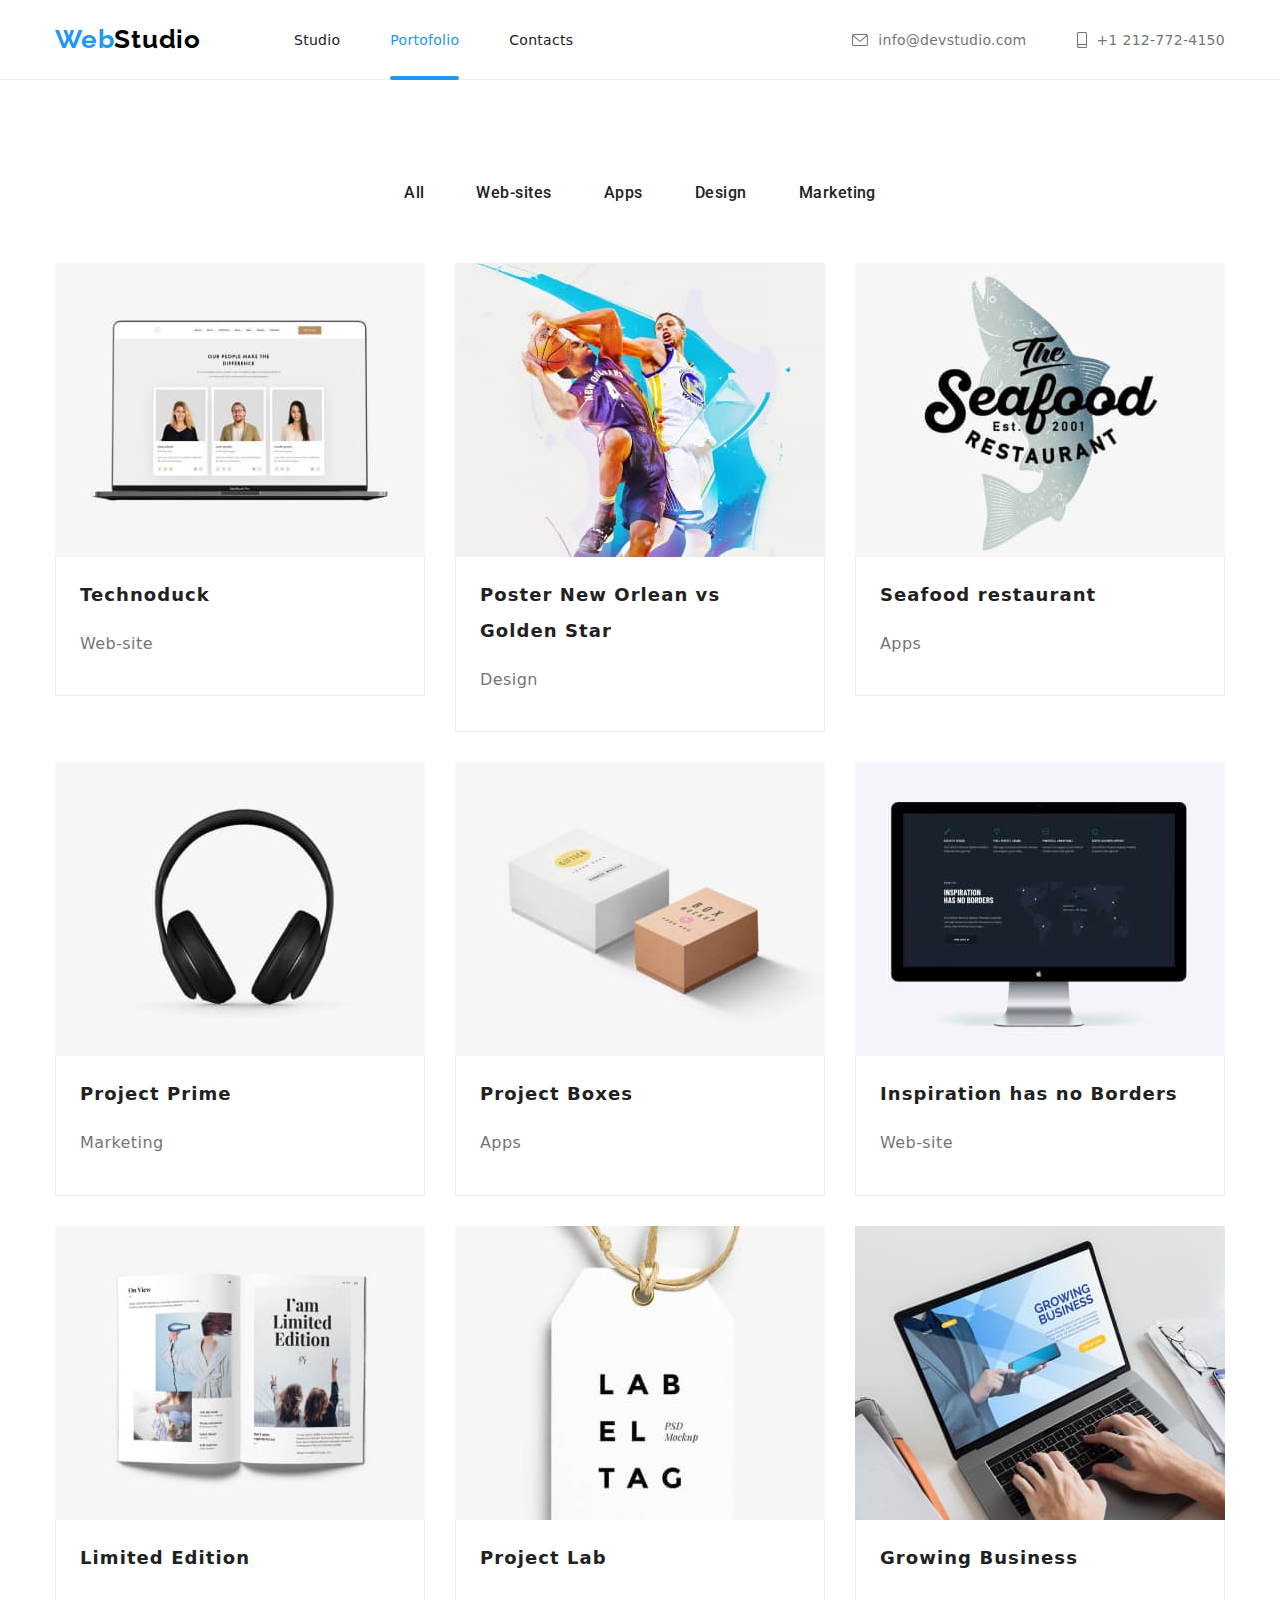
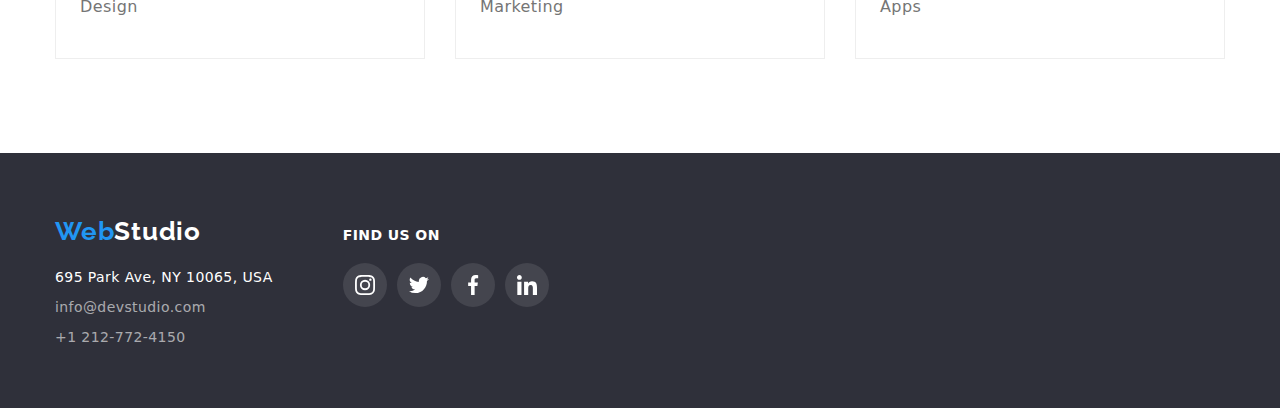
==== portofolio.html @ 288d1dd6 "Clone of hw5 to 6" ====
<!DOCTYPE html>
<html lang="en">
  <head>
    <meta charset="UTF-8" />
    <meta name="viewport" content="width=device-width, initial-scale=1.0">
    <title>WebStudio</title>
    <link rel="stylesheet" href="css/styles.css" />
    <link rel="preconnect" href="https://fonts.googleapis.com" />
    <link rel="preconnect" href="https://fonts.gstatic.com" crossorigin />
    <link
      href="https://fonts.googleapis.com/css2?family=Raleway:wght@700&family=Roboto:wght@400;500;700;900&display=swap"
      rel="stylesheet"
    />
    <link
      rel="stylesheet"
      href="https://cdnjs.cloudflare.com/ajax/libs/modern-normalize/1.0.0/modern-normalize.min.css"
    />
  </head>
  <body>
<!--Header-->
  <header>
    <div class="container">
      <!--navigation-->
      <nav class="navigation">
        <a class="logo" href="index.html" lang="en">Web<span class="logo-studio-black">Studio</span></a>
        <ul class="navigation-list">
          <li>
            <a class="link" href="./index.html">Studio</a>
          </li>
          <li>
            <a class="link current" href="./portofolio.html">Portofolio</a>
          </li>
          <li>
            <a class="link" href="./contacts">Contacts</a>
          </li>
        </ul>
      </nav>
      <!--header contacts-->
      <ul class="header-contacts-list ">
        <li>
          <a class="contact" href="mailto:info@devstudio.com">
            <svg class="header-icon" width="16" height="12">
              <use href="./images/contacts-icon.svg#icon-mail"></use>
            </svg>
            info@devstudio.com
          </a>
        </li>
        <li>
          <a class="contact" href="tel:+12127724150">
            <svg class="header-icon" width="10" height="16">
              <use href="./images/contacts-icon.svg#icon-phone"></use>
            </svg>
            +1 212-772-4150
          </a>
        </li>
      </ul>
    </div>
  </header>

    <main>
<section class="exemples section">
  <div class="exemples-container container">
    <h1 class="hidden-title">Our job</h1>
    <ul class="filter-buttons">
          <li><button>All</button></li>
          <li><button>Web-sites</button></li>
          <li><button>Apps</button></li>
          <li><button>Design</button></li>
          <li><button>Marketing</button></li>
        </ul>

        <h2 class="hidden-title">Our Work</h2>

        <ul class="example-gallery">
          <li>
            <a class="link" href="#">
              <div class="overlay-box">
              <img
                src="./images/pportofolio/technoduck.jpg"
                width="370"
                height="294"
                alt="Image sample"/>
                <p class="overlay-text">Technoduck is a state-of-the-art coronavirus distribution platform. Companies use this platform for digital espionage and attacks on competitors' secure servers.
                </p>
                </div>
              <div class="example-content">
              <h3>Technoduck</h3>
              <p class="example-text">Web-site</p>
              </div>
            </a>
          </li>
          <li>
            <a class="link" href="#">
              <div class="overlay-box">
              <img
                src="./images/pportofolio/allstars.jpg"
                width="370"
                height="294"
                alt="Image sample"/>
                <p class="overlay-text">Technoduck is a state-of-the-art coronavirus distribution platform. Companies use this platform for digital espionage and attacks on competitors' secure servers.
                </p>
              </div>
              <div class="example-content">
              <h3>Poster New Orlean vs Golden Star</h3>
              <p class="example-text">Design</p>
              </div>
            </a>
          </li>
          <li>
            <a class="link" href="#">
              <div class="overlay-box">
              <img
                src="./images/pportofolio/restaurants.jpg"
                width="370"
                height="294"
                alt="Image sample"/>
                <p class="overlay-text">Technoduck is a state-of-the-art coronavirus distribution platform. Companies use this platform for digital espionage and attacks on competitors' secure servers.
                </p>
                </div>
              <div class="example-content">
              <h3>Seafood restaurant</h3>
              <p class="example-text">Apps</p>
              </div>
            </a>
          </li>
          <li>
            <a class="link" href="#">
              <div class="overlay-box">
              <img
                src="./images/pportofolio/headphones.jpg"
                width="370"
                height="294"
                alt="Image sample"/>
                <p class="overlay-text">Technoduck is a state-of-the-art coronavirus distribution platform. Companies use this platform for digital espionage and attacks on competitors' secure servers.
                </p>
                </div>
                <div class="example-content">
              <h3>Project Prime</h3>
              <p class="example-text">Marketing</p>
              </div>
            </a>
          </li>
          <li>
            <a class="link" href="#">
              <div class="overlay-box">
              <img
                src="./images/pportofolio/boxes.jpg"
                width="370"
                height="294"
                alt="Image sample"/>
                <p class="overlay-text">Technoduck is a state-of-the-art coronavirus distribution platform. Companies use this platform for digital espionage and attacks on competitors' secure servers.
                </p>
                </div>
                <div class="example-content">
              <h3>Project Boxes</h3>
              <p class="example-text">Apps</p>
              </div>
            </a>
          </li>
          <li>
            <a class="link" href="#">
              <div class="overlay-box">
              <img
                src="./images/pportofolio/inspiration.jpg"
                width="370"
                height="294"
                alt="Image sample"/>
                <p class="overlay-text">Technoduck is a state-of-the-art coronavirus distribution platform. Companies use this platform for digital espionage and attacks on competitors' secure servers.
                </p>
                </div>
              <div class="example-content">
              <h3>Inspiration has no Borders</h3>
              <p class="example-text">Web-site</p>
              </div>
            </a>
          </li>
          <li>
            <a class="link" href="#">
              <div class="overlay-box">
              <img
                src="./images/pportofolio/ledition.jpg"
                width="370"
                height="294"
                alt="Image sample"/>
                <p class="overlay-text">Technoduck is a state-of-the-art coronavirus distribution platform. Companies use this platform for digital espionage and attacks on competitors' secure servers.
                </p>
                </div>
                <div class="example-content">
              <h3>Limited Edition</h3>
              <p class="example-text">Design</p>
              </div>
            </a>
          </li>
          <li>
            <a class="link" href="#">
              <div class="overlay-box">
              <img
                src="./images/pportofolio/projectlab.jpg"
                width="370"
                height="294"
                alt="Image sample"/>
                <p class="overlay-text">Technoduck is a state-of-the-art coronavirus distribution platform. Companies use this platform for digital espionage and attacks on competitors' secure servers.
                </p>
                </div>
              <div class="example-content">
              <h3>Project Lab</h3>
              <p class="example-text">Marketing</p>
              </div>
            </a>
          </li>
          <li>
            <a class="link" href="#">
              <div class="overlay-box">
              <img
                src="./images/pportofolio/bigbusiness.jpg"
                width="370"
                height="294"
                alt="Image sample"/>
                <p class="overlay-text">Technoduck is a state-of-the-art coronavirus distribution platform. Companies use this platform for digital espionage and attacks on competitors' secure servers.
                </p>
                </div> 
              <div class="example-content">
              <h3>Growing Business</h3>
              <p class="example-text">Apps</p>
              </div>
            </a>
          </li>
        </ul>
      </section>
    </main>
<!--footer-->
  <footer class="footer">
    <div class="container">
      <div class="contacts-info">
      <a class="logo" href="index.html" lang="en">Web<span class="logo-studio-white">Studio</span></a>
      <ul class="contacts-list"  id="contacts">
        <li>
          <address>695 Park Ave, NY 10065, USA</address>
        </li>
        <li>
          <a class="contact" href="mailto:info@devstudio.com">info@devstudio.com</a>
        </li>
        <li>
          <a class="contact" href="tel:+12127724150">+1 212-772-4150</a>
        </li>
      </ul>
      </div>
      <div class="contacts-socialmedia">
        <p>FIND US ON</p>
        <ul class="contacts-socialmedia-list">
          <li>
            <a class="socialmedia-link" href="">
              <svg class="icon-socialmedia" width="20" height="20">
                <use href="./images/icons.svg#instagram"></use>
              </svg>
            </a>
          </li>
          <li>
            <a class="socialmedia-link" href="">
              <svg class="icon-socialmedia" width="20" height="20">
                <use href="./images/icons.svg#twitter"></use>
              </svg>
            </a>
          </li>
          <li>
            <a class="socialmedia-link" href="">
              <svg class="icon-socialmedia" width="20" height="20">
                <use href="./images/icons.svg#facebook"></use>
              </svg>
            </a>
          </li>
          <li>
            <a class="socialmedia-link" href="">
              <svg class="icon-socialmedia" width="20" height="20">
                <use href="./images/icons.svg#linkedin"></use>
              </svg>
            </a>
          </li>
        </ul>
      </div>
    </div>
  </footer>
  </body>
</html>
---- css/styles.css ----
/** {
  outline: 1pt solid rgba(128, 128, 0, 0.2);
}*/

:root {
  --logo-font: "Raleway", sans-serif;
  --main-font: "Roboto", sans-serif;
  --brand-color: #2196f3;
  --overlay-card-color: rgba(33, 150, 243, 0.9);
  --main-color: #212121; /* txt, hdr, btn */
  --main-gray-color: #757575; /* p */
  --main-light-color: #ffffff; /* active txt, logo ftr, icons, p */
  --bg-light-color: #ffffff; /* main bg, cards bg */
  --bg-dark-color: #2f303a; /*hero, footer*/
  --bg-gray-color: #f5f4fa; /* team bg, button bg */
  --dark-color: #000000; /* logo hdr*/
  --card-border-color: #eeeeee;
  --icon-color: #afb1b8;
  --footer-contacts-color: rgba(255, 255, 255, 0.6);
  --footer-icons-socialmedia-color: rgba(255, 255, 255, 0.1);
  --header-border-color: #ececec;
  --specialization-description-color: rgba(47, 48, 58, 0.8);
  --overlay-card-color: rgba(33, 150, 243, 0.9);
  --btn-modal-close: rgba(0, 0, 0, 0.1);
  --modal-overlay-color: rgba(0, 0, 0, 0.2);
  --hero-gradient: linear-gradient(
    to bottom,
    rgba(47, 48, 58, 0.4),
    rgba(47, 48, 58, 0.4)
  );
  --btn-shadow: 0px 3px 1px rgba(0, 0, 0, 0.1), 0px 1px 2px rgba(0, 0, 0, 0.08),
    0px 2px 2px rgba(0, 0, 0, 0.12);
  --box-shadow: 0px 1px 3px rgba(0, 0, 0, 0.12), 0px 1px 1px rgba(0, 0, 0, 0.14),
    0px 2px 1px rgba(0, 0, 0, 0.2);
  --hero-btn-shadow: 0px 4px 4px rgba(0, 0, 0, 0.15);
  --portfolio-example-shadow: 0px 1px 1px rgba(0, 0, 0, 0.12),
    0px 4px 4px rgba(0, 0, 0, 0.06), 1px 4px 6px rgba(0, 0, 0, 0.16);
  --big-padding: 94px;
  --list-gap: 30px;
}

/*
body for everybody ======================================================
*/

body {
  font-family: var(--main-font);
  font-style: normal;
  font-size: 14px;
  line-height: 1.5;
  letter-spacing: 0.03em;
  background-color: var(--bg-light-color);
  color: var(--main-color);
}

h1,
h2,
h3,
h4,
h5,
h6,
ul {
  display: flex;
  padding: 0;
  margin: 0;
}

img {
  display: block;
  max-width: 100%;
  height: auto;
}

li {
  list-style: none;
}

/*container*/

.container {
  /*display: flex;*/
  flex-wrap: wrap;
  width: 1200px;
  padding-left: 15px;
  padding-right: 15px;
  margin: 0px auto;
}

/*logo*/

.logo {
  font-family: var(--logo-font);
  font-weight: 700;
  font-size: 26px;
  line-height: 1.2;
  letter-spacing: 0.03em;
  font-style: normal;
  text-decoration: none;
  color: var(--brand-color);
}

.logo-studio-white {
  color: var(--main-light-color);
}
.logo-studio-black {
  color: var(--dark-color);
}

.section {
  padding-top: var(--big-padding);
  padding-bottom: var(--big-padding);
}

/*h2 title*/

.title {
  justify-content: center;
  margin-left: auto;
  margin-right: auto;
  margin-bottom: 50px;
  font-weight: 700;
  font-size: 36px;
  line-height: 1.16;
}

/*hidden title*/

.hidden-title {
  position: absolute;
  width: 1px;
  height: 1px;
  margin: -1px;
  border: 0;
  padding: 0;
  white-space: nowrap;
  clip-path: inset(100%);
  clip: rect(0 0 0 0);
  overflow: hidden;
}

/*
header ==================================================================
*/

header {
  border-bottom: 1px solid var(--header-border-color);
}

header .container {
  display: flex;
  align-items: center;
  /*justify-content: space-between;*/
}

header .logo {
  padding-top: 24px;
  padding-bottom: 24px;
}

.navigation,
.header-contacts-list {
  display: flex;
  align-items: center;
}

.navigation-list,
.header-contacts-list {
  font-weight: 500;
  font-size: 14px;
  line-height: 1.15;
  letter-spacing: 0.02em;
  font-style: normal;
}

.navigation-list > li:not(:last-child),
.header-contacts-list > li:not(:last-child) {
  margin-right: 50px;
}

.navigation-list {
  margin-left: 93px;
}
.header-contacts-list {
  margin-left: auto;
}

.navigation-list > li,
.header-contacts-list > li {
  margin-top: -32px;
  margin-bottom: -32px;
}

.navigation-list .link {
  display: block;
  padding-top: 32px;
  padding-bottom: 32px;
  position: relative;
  text-decoration: none;
  color: var(--main-color);
  transition: color 250ms cubic-bezier(0.4, 0, 0.2, 1);
}

.navigation-list .current::after {
  position: absolute;
  left: 0;
  bottom: 0;
  content: "";
  display: block;
  width: 100%;
  height: 4px;
  border-radius: 2px;
  background-color: var(--brand-color);
}

.header-contacts-list .contact {
  display: flex;
  align-items: center;
  padding-top: 32px;
  padding-bottom: 32px;
  text-decoration: none;
  color: var(--main-gray-color);
  transition: color 250ms cubic-bezier(0.4, 0, 0.2, 1);
}

.header-icon {
  margin: 0 10px 0 0;
  fill: currentColor;
}

.navigation-list .current,
.navigation-list .link:hover,
.navigation-list .link:focus,
.navigation-list .link:hover::after,
.navigation-list .link:focus::after,
.header-contacts-list .contact:hover,
.header-contacts-list .contact:focus {
  color: var(--brand-color);
}

/********index main*********/

/*hero*/

.hero {
  width: 1600px;
  height: 600px;
  padding: 200px 0;
  text-align: center;
  margin-left: auto;
  margin-right: auto;
  background-color: var(--bg-dark-color);
  background-image: var(--hero-gradient), url(../images/hero/hero.jpg);
  background-repeat: no-repeat;
  background-position: center;
  background-size: cover;
}

.hero .container {
  flex-direction: column;
}

.hero-title {
  width: 696px;
  justify-content: center;
  margin: auto;
  margin-bottom: 30px;
  font-weight: 900;
  font-size: 44px;
  line-height: 1.37;
  letter-spacing: 0.06em;
  text-transform: uppercase;
  color: var(--main-light-color);
}

.button-order {
  padding: 10px 32px;
  margin: auto;
  font-style: normal;
  font-weight: 700;
  font-size: 16px;
  line-height: 1.88;
  letter-spacing: 0.06em;
  border-style: hidden;
  border-radius: 4px;
  color: var(--main-light-color);
  background-color: var(--brand-color);
  box-shadow: var(--hero-btn-shadow);
  cursor: pointer;
}

/*hero modal*/
.backdrop {
  position: fixed;
  top: 0;
  left: 0;
  width: 100vw;
  height: 100vh;
  background-color: var(--modal-overlay-color);
  transition: opacity 250ms cubic-bezier(0.4, 0, 0.2, 1),
    visibility 250ms cubic-bezier(0.4, 0, 0.2, 1);
}

.backdrop.is-hidden {
  opacity: 0;
  visibility: hidden;
  pointer-events: none;
}

.modal {
  position: absolute;
  top: 50%;
  left: 50%;
  transform: translate(-50%, -50%);
  width: 528px;
  height: 581px;
  background-color: var(--bg-light-color);
}

.btn-modal-close {
  position: absolute;
  display: flex;
  top: 8px;
  right: 8px;
  width: 30px;
  height: 30px;
  box-sizing: border-box;
  border: 1px solid var(--btn-modal-close);
  background-color: var(--main-light-color);
  border-radius: 50%;
  cursor: pointer;
  transition: border-color 250ms cubic-bezier(0.4, 0, 0.2, 1),
    color 250ms cubic-bezier(0.4, 0, 0.2, 1);
}

.close-icon {
  width: 100%;
  height: 100%;
  fill: currentColor;
}

.btn-modal-close:hover,
.btn-modal-close:focus {
  border-color: var(--brand-color);
  color: var(--brand-color);
}

/*features*/
.features-list {
  margin-left: calc(-1 * var(--list-gap));
}

.features-list > li {
  width: 270px;
  margin-left: var(--list-gap);
  flex-basis: calc(100% / 4);
}

.features-list-icon {
  display: flex;
  height: 120px;
  align-items: center;
  justify-content: center;
  background-color: var(--bg-gray-color);
  border-radius: 4px;
  margin-bottom: 30px;
}

.features-title {
  margin-bottom: 10px;
  font-weight: 700;
  font-size: 14px;
  line-height: 1.15;
  letter-spacing: 0.03em;
  text-transform: uppercase;
}

.features-text {
  width: 270px;
  font-style: normal;
  font-weight: 400;
  font-size: 14px;
  line-height: 1.8;
  letter-spacing: 0.03em;
  color: var(--main-gray-color);
}

/*specialization*/

.specialization {
  padding-bottom: var(--big-padding);
}

.specialization-list {
  margin-left: calc(-1 * var(--list-gap));
}
.specialization-list > li {
  position: relative;
  margin-left: var(--list-gap);
  flex-basis: calc(100% / 3);
}

.specification-description {
  position: absolute;
  left: 0;
  bottom: 0;
  margin: 0;
  padding: 27px;
  width: 100%;
  text-transform: uppercase;
  line-height: 1.14;
  text-align: center;
  color: var(--main-light-color);
  background-color: var(--specialization-description-color);
}

/*team*/

.team {
  background-color: var(--bg-gray-color);
}

.team-list {
  margin-left: calc(-1 * var(--list-gap));
}

.team-list > li {
  width: auto;
  margin-left: var(--list-gap);
  flex-basis: calc(100% / 4);
  border-radius: 0px 0px 4px 4px;
  box-shadow: var(--box-shadow);
  background-color: var(--main-light-color);
}

.team-list .content {
  padding-top: auto;
  padding-bottom: 30px;
}

.team-title {
  justify-content: center;
  font-weight: 500;
  font-size: 16px;
  line-height: 1.19;
  margin-bottom: 10px;
  margin-top: 30px;
}
.team-text {
  font-weight: 400;
  font-size: 16px;
  line-height: 1.19;
  justify-content: center;
  color: var(--main-gray-color);
  margin-bottom: 16px;
}

.team-list-item-socialmedia {
  justify-content: center;
}
.team-list-item-socialmedia > li:not(:last-child) {
  margin-right: 10px;
}

.team-list-item-socialmedia > li,
.team-list-item-socialmedia-link {
  display: block;
  width: 44px;
  height: 44px;
  border-radius: 50%;
  background-color: var(--bg-light-color);
  color: var(--icon-color);
  transition: background-color 250ms cubic-bezier(0.4, 0, 0.2, 1),
    color 250ms cubic-bezier(0.4, 0, 0.2, 1);
}

.icon-socialmedia {
  width: 100%;
  height: 100%;
  fill: currentColor;
}

.team-list-item-socialmedia-link:focus,
.team-list-item-socialmedia-link:hover {
  background-color: var(--brand-color);
  color: var(--main-light-color);
}

/*clients*/
.clients-list {
  margin-left: calc(-1 * var(--list-gap));
}

.clients-list > li {
  margin-left: var(--list-gap);
  flex-basis: calc(100% / 6);
}

.clients-list-item-link {
  display: flex;
  width: 170px;
  height: 90px;
  border: 1px solid currentColor;
  border-radius: 4px;
  color: var(--icon-color);
  transition: color 250ms cubic-bezier(0.4, 0, 0.2, 1);
}

.icon-client {
  width: 100%;
  height: 100%;
  fill: currentColor;
}

.clients-list-item-link:hover,
.clients-list-item-link:focus {
  color: var(--brand-color);
  outline-color: var(--brand-color);
}

/*********portfolio main***********/

/*buttons*/
.examples-container,
.filter-buttons {
  justify-content: center;
  margin-bottom: 50px;
  margin-left: auto;
  margin-right: auto;
}

.filter-buttons > li:not(:last-child) {
  margin-right: 8px;
}

.filter-buttons button {
  display: inline-flex;
  justify-content: center;
  font-family: var(--main-font);
  font-weight: 500;
  font-size: 16px;
  line-height: 1.67;
  letter-spacing: 0.03em;
  font-style: normal;
  border-style: hidden;
  border-radius: 4px;
  padding: 6px 22px;
  color: var(--main-color);
  background-color: var(--background-gray-color);
  cursor: pointer;
  transition: color 250ms cubic-bezier(0.4, 0, 0.2, 1),
    background-color 250ms cubic-bezier(0.4, 0, 0.2, 1),
    box-shadow 250ms cubic-bezier(0.4, 0, 0.2, 1);
}

.filter-btn.current,
.filter-buttons button:hover,
.filter-buttons button:focus,
.filter-buttons button:active {
  color: var(--main-light-color);
  background-color: var(--brand-color);
  box-shadow: var(--btn-shadow);
}

/*example-gallery*/
.example-gallery {
  flex-wrap: wrap;
  margin-top: calc(-1 * var(--list-gap));
  margin-left: calc(-1 * var(--list-gap));
}

.example-gallery > li {
  flex-basis: calc(100% / 3);
  margin-left: var(--list-gap);
  margin-top: var(--list-gap);
  max-width: 370px;
  background: var(--bg-light-color);
}

.example-gallery .link {
  position: relative;
  display: inline-block;
  padding: 0px;
  margin: 0px;
  text-decoration: none;
  color: var(--main-color);
  max-width: 370px;
  transition: box-shadow 250ms cubic-bezier(0.4, 0, 0.2, 1);
}

.overlay-box {
  position: relative;
  height: 100%;
  overflow: hidden;
}

.overlay-text {
  position: absolute;
  display: inline-block;
  bottom: 0;
  margin: 0px;
  width: 100%;
  height: 100%;
  padding: 63px 24px;
  overflow: hidden;
  font-size: 18px;
  line-height: 1.56;
  color: var(--main-light-color);
  background-color: var(--overlay-card-color);
  transform: translateY(101%);
  transition: transform 250ms cubic-bezier(0.4, 0, 0.2, 1);
  font-weight: 400;
}

/*.overlay-text:hover,*/
.example-gallery .link:hover .overlay-text,
.example-gallery .link:focus .overlay-text {
  transform: translateY(0%);
}

.example-gallery .link:hover,
.example-gallery .link:focus {
  box-shadow: var(--portfolio-example-shadow);
}

/*content*/
.example-content {
  padding: 20px 24px;
  border: 1px solid var(--card-border-color);
  border-top: 0;
}

.example-gallery h3 {
  display: block;
  margin-bottom: 4px;
  font-weight: 700;
  font-size: 18px;
  line-height: 2;
  letter-spacing: 0.06em;
}

.example-gallery .example-text {
  font-weight: 400;
  font-size: 16px;
  line-height: 1.9;
  display: block;
  color: var(--main-gray-color);
}

/***************footer**********************/

.footer {
  font-weight: 400;
  font-size: 14px;
  line-height: 1.5;
  color: var(--main-light-color);
  background-color: var(--bg-dark-color);
  padding-top: 60px;
  padding-bottom: 60px;
}

.footer .container {
  display: flex;
  align-items: baseline;
}

/*contacts-info*/
.footer .contacts-info {
  margin-right: 70px;
}

.contacts-list {
  display: block;
  margin-top: 20px;
}

.contacts-list > li:not(:last-child) {
  margin-bottom: 9px;
}

.contacts-list .contact,
.contacts-list address {
  font-style: normal;
  text-decoration: none;
}
.contacts-list .contact {
  color: var(--footer-contacts-color);
  transition: color 250ms cubic-bezier(0.4, 0, 0.2, 1);
}
.contacts-list .contact:hover,
.contacts-list .contact:focus {
  color: var(--brand-color);
}

/*contacts-socialmedia*/
.contacts-socialmedia > p {
  margin-bottom: 20px;
  font-weight: 700;
  font-size: 14px;
  line-height: 1.15;
  letter-spacing: 0.03em;
  text-transform: uppercase;
  color: var(--main-light-color);
}

.socialmedia-link {
  display: block;
  width: 44px;
  height: 44px;
  border-radius: 50%;
  color: var(--main-light-color);
  justify-content: center;
  align-items: center;
  background-color: var(--footer-icons-socialmedia-color);
  transition: background-color 250ms cubic-bezier(0.4, 0, 0.2, 1),
    color 250ms cubic-bezier(0.4, 0, 0.2, 1);
}

.socialmedia-link .icon-socialmedia {
  width: 100%;
  height: 100%;
  fill: currentColor;
}

.contacts-socialmedia-list > li:not(:last-child) {
  margin-right: 10px;
}

.socialmedia-link:hover,
.socialmedia-link:focus {
  background-color: var(--brand-color);
  color: var(--main-light-color);
}
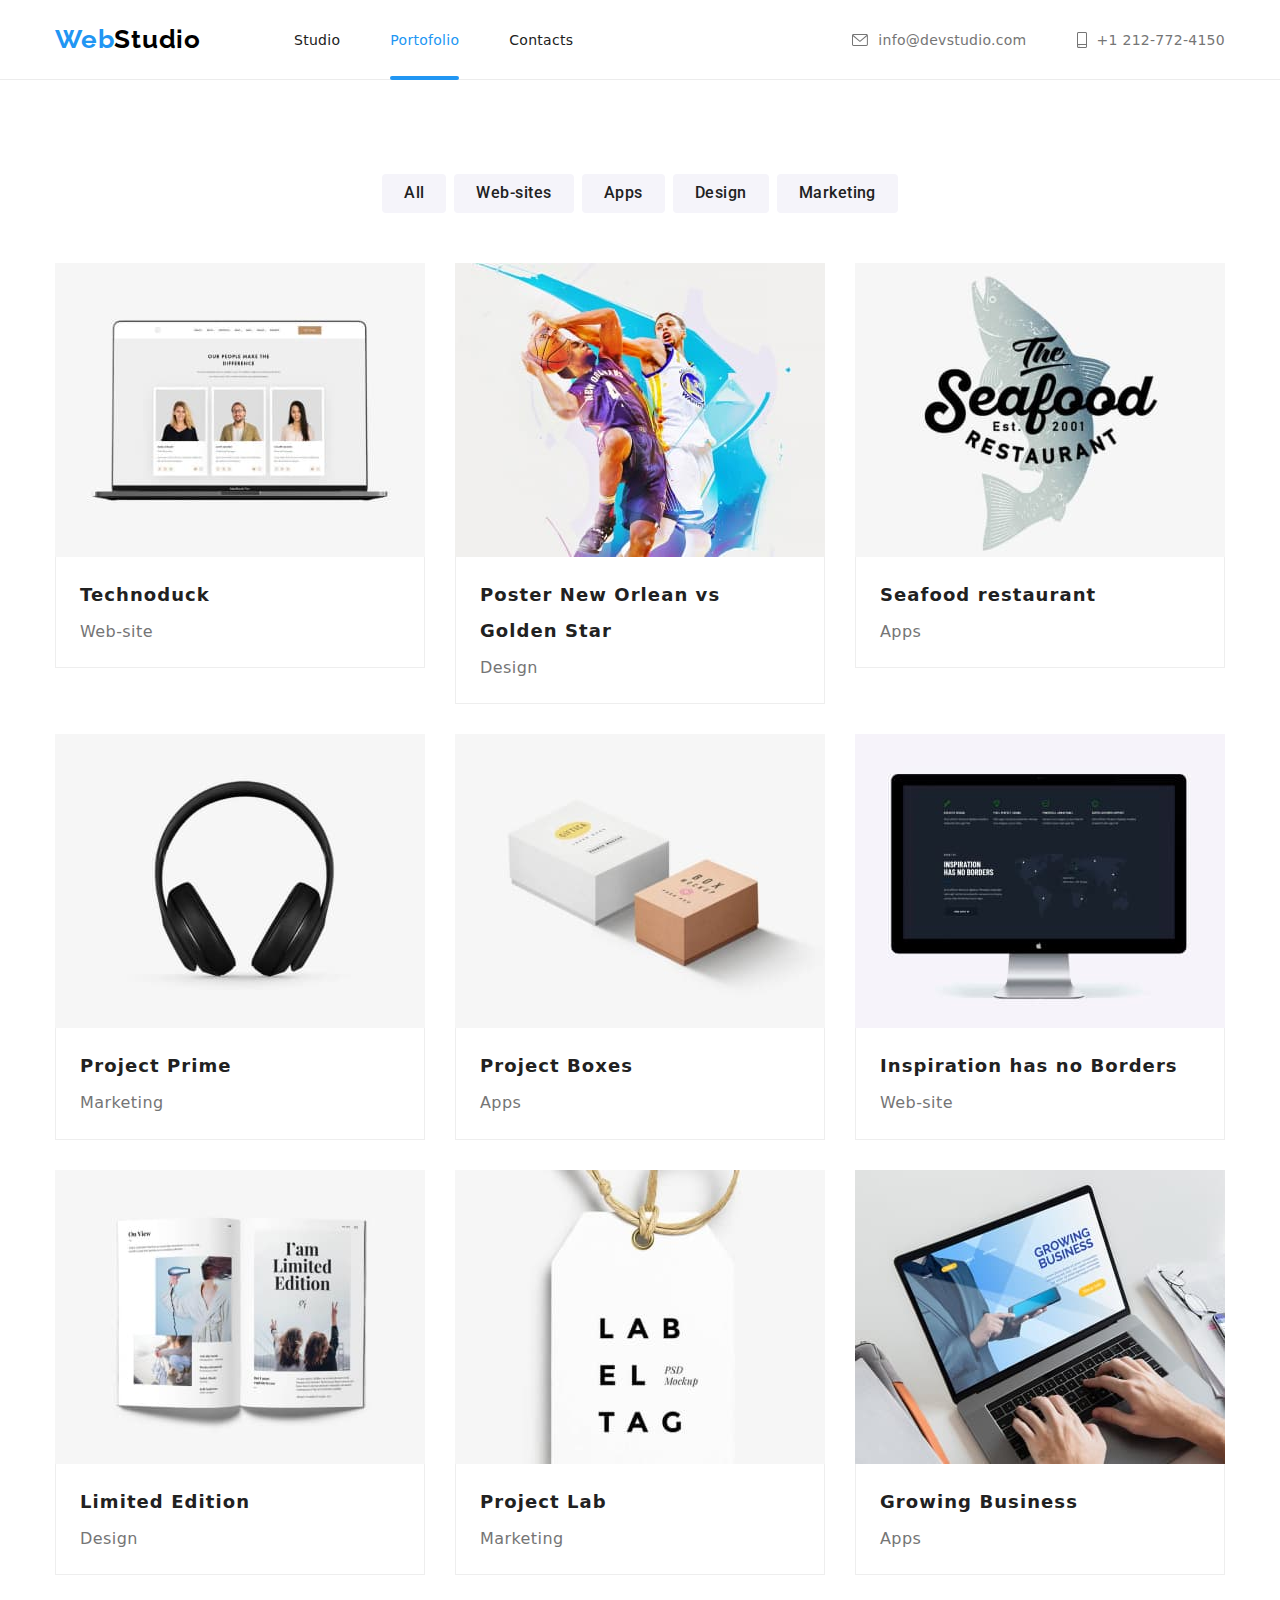
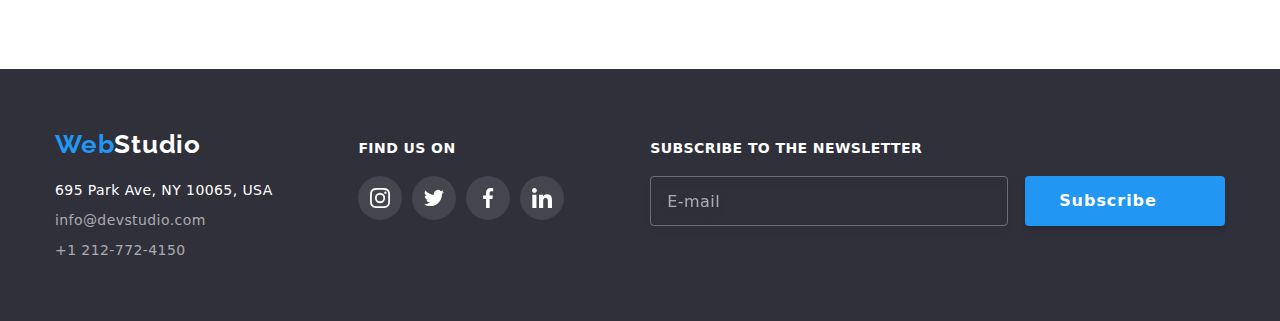
==== commit 4a42fe60: "No send button svg" ====
--- a/portofolio.html
+++ b/portofolio.html
@@ -228,6 +228,8 @@
         </ul>
       </section>
     </main>
+
+  
 <!--footer-->
   <footer class="footer">
     <div class="container">
@@ -278,7 +280,85 @@
           </li>
         </ul>
       </div>
+      <div>
+        <form action="#" class="followus-form">
+          <p>Subscribe to the newsletter</p>
+          <input type="email" class="followus-form-input" name="user-mail" placeholder="E-mail">
+          <button type="submit" class="action-button">
+            Subscribe
+              <svg class="subscription" width="24" height="24">
+                <use href="./images/icons.svg#send-btn"></use>
+              </svg>
+          </button>
+        </form>
+      </div>
     </div>
   </footer>
-  </body>
-</html>
+<!--modal -->
+    <div class="backdrop is-hidden" data-modal>
+      <div class="modal">
+
+        <button class="btn-modal-close" data-modal-close>
+          <svg class="close-icon" width="30" height="30">
+            <use href="./images/typical-icons.svg#close-form-btn"></use>
+          </svg>
+        </button>
+
+        <form class="submit-form">
+
+          <p class="submit-form-title">Leave your information and we'll call you back</p>
+
+          <div class="submit-form-element">
+            <label class="submit-form-element-lbl " for="username"> Name </label>
+            <div class="input-wrapper">
+              <input class="submit-form-element-input element-decoration" type="text" name="username" id="username" />
+              <svg class="submit-form-element-input-icon" width="18" height="18">
+                <use href="./images/forms.svg#person-form"></use>
+              </svg>
+            </div>
+          </div>
+
+          <div class="submit-form-element">
+            <label class="submit-form-element-lbl" for="tel"> Telephone </label>
+            <div class="input-wrapper">
+              <input class="submit-form-element-input element-decoration" type="tel" name="tel" id="tel" />
+              <svg class="submit-form-element-input-icon" width="18" height="18">
+                <use href="./images/forms.svg#phone-form"></use>
+              </svg>
+            </div>
+          </div>
+
+          <div class="submit-form-element">
+            <label class="submit-form-element-lbl" for="email"> E-mail </label>
+            <div class="input-wrapper">
+              <input class="submit-form-element-input element-decoration" type="email" name="email" id="email" />
+              <svg class="submit-form-element-input-icon" width="18" height="18">
+                <use href="./images/forms.svg#email-form"></use>
+              </svg>
+            </div>
+          </div>
+
+          <div class="submit-form-element">
+            <label class="submit-form-element-lbl" for="comment"> Comments </label>
+            <textarea class="submit-form-textarea element-decoration" name="comment" id="comment" placeholder="Enter Text"></textarea>
+          </div>
+
+          <label class="subscription-form-element" for="agreement">
+            <input class="subscription-form-input" type="checkbox" name="agreement" id="agreement" value="approved" />
+            <svg class="subscription-form-input-icon" width="16" height="15">
+              <use href="./images/forms.svg#check"></use>
+            </svg>
+            <span>I agree with the letter and accept the</span>
+            <a class="subscription-form-link" href="">Terms and Conditions</a>
+          </label>
+
+          <button class="modal-submit-btn action-button" name="modal-submit-btn" type="submit">Send</button>
+
+        </form>
+      </div>
+    </div>
+
+<script src="./js/modal.js"></script>
+
+</body>
+</html>--- a/css/styles.css
+++ b/css/styles.css
@@ -5,7 +5,8 @@
 :root {
   --logo-font: "Raleway", sans-serif;
   --main-font: "Roboto", sans-serif;
-  --brand-color: #2196f3;
+  --accent-color: #2196f3;
+  --accent-dark-color: #188ce8;
   --overlay-card-color: rgba(33, 150, 243, 0.9);
   --main-color: #212121; /* txt, hdr, btn */
   --main-gray-color: #757575; /* p */
@@ -20,23 +21,27 @@
   --footer-icons-socialmedia-color: rgba(255, 255, 255, 0.1);
   --header-border-color: #ececec;
   --specialization-description-color: rgba(47, 48, 58, 0.8);
+  --followus-form-input-border-color: rgba(255, 255, 255, 0.3);
   --overlay-card-color: rgba(33, 150, 243, 0.9);
   --btn-modal-close: rgba(0, 0, 0, 0.1);
   --modal-overlay-color: rgba(0, 0, 0, 0.2);
+  --submit-form-textarea-color: rgba(117, 117, 117, 0.5);
+  --submit-element-decoration-color: rgba(33, 33, 33, 0.2);
   --hero-gradient: linear-gradient(
     to bottom,
     rgba(47, 48, 58, 0.4),
     rgba(47, 48, 58, 0.4)
   );
-  --btn-shadow: 0px 3px 1px rgba(0, 0, 0, 0.1), 0px 1px 2px rgba(0, 0, 0, 0.08),
-    0px 2px 2px rgba(0, 0, 0, 0.12);
+  --filter-btn-shadow: 0px 3px 1px rgba(0, 0, 0, 0.1),
+    0px 1px 2px rgba(0, 0, 0, 0.08), 0px 2px 2px rgba(0, 0, 0, 0.12);
   --box-shadow: 0px 1px 3px rgba(0, 0, 0, 0.12), 0px 1px 1px rgba(0, 0, 0, 0.14),
     0px 2px 1px rgba(0, 0, 0, 0.2);
-  --hero-btn-shadow: 0px 4px 4px rgba(0, 0, 0, 0.15);
+  --action-btn-shadow: 0px 4px 4px rgba(0, 0, 0, 0.15);
   --portfolio-example-shadow: 0px 1px 1px rgba(0, 0, 0, 0.12),
     0px 4px 4px rgba(0, 0, 0, 0.06), 1px 4px 6px rgba(0, 0, 0, 0.16);
   --big-padding: 94px;
   --list-gap: 30px;
+  --main-animation: 250ms cubic-bezier(0.4, 0, 0.2, 1);
 }
 
 /*
@@ -49,6 +54,7 @@
   font-size: 14px;
   line-height: 1.5;
   letter-spacing: 0.03em;
+
   background-color: var(--bg-light-color);
   color: var(--main-color);
 }
@@ -59,6 +65,7 @@
 h4,
 h5,
 h6,
+p,
 ul {
   display: flex;
   padding: 0;
@@ -76,9 +83,7 @@
 }
 
 /*container*/
-
 .container {
-  /*display: flex;*/
   flex-wrap: wrap;
   width: 1200px;
   padding-left: 15px;
@@ -87,7 +92,6 @@
 }
 
 /*logo*/
-
 .logo {
   font-family: var(--logo-font);
   font-weight: 700;
@@ -96,7 +100,7 @@
   letter-spacing: 0.03em;
   font-style: normal;
   text-decoration: none;
-  color: var(--brand-color);
+  color: var(--accent-color);
 }
 
 .logo-studio-white {
@@ -112,7 +116,6 @@
 }
 
 /*h2 title*/
-
 .title {
   justify-content: center;
   margin-left: auto;
@@ -124,7 +127,6 @@
 }
 
 /*hidden title*/
-
 .hidden-title {
   position: absolute;
   width: 1px;
@@ -138,6 +140,33 @@
   overflow: hidden;
 }
 
+/*action-btn*/
+.action-button {
+  display: inline-flex;
+  width: 200px;
+  height: 50px;
+  justify-content: center;
+  align-items: center;
+  vertical-align: top; /* btn alignment for Chromium engine */
+  font-style: normal;
+  font-weight: 700;
+  font-size: 16px;
+  line-height: 1.9;
+  letter-spacing: 0.06em;
+  border-style: hidden;
+  border-radius: 4px;
+  color: var(--main-light-color);
+  background-color: var(--accent-color);
+  box-shadow: var(--action-btn-shadow);
+  cursor: pointer;
+  transition: background-color var(--main-animation);
+}
+
+.action-button:hover,
+.action-button:focus {
+  background-color: var(--accent-dark-color);
+}
+
 /*
 header ==================================================================
 */
@@ -149,7 +178,6 @@
 header .container {
   display: flex;
   align-items: center;
-  /*justify-content: space-between;*/
 }
 
 header .logo {
@@ -197,7 +225,7 @@
   position: relative;
   text-decoration: none;
   color: var(--main-color);
-  transition: color 250ms cubic-bezier(0.4, 0, 0.2, 1);
+  transition: color var(--main-animation);
 }
 
 .navigation-list .current::after {
@@ -209,7 +237,7 @@
   width: 100%;
   height: 4px;
   border-radius: 2px;
-  background-color: var(--brand-color);
+  background-color: var(--accent-color);
 }
 
 .header-contacts-list .contact {
@@ -219,7 +247,7 @@
   padding-bottom: 32px;
   text-decoration: none;
   color: var(--main-gray-color);
-  transition: color 250ms cubic-bezier(0.4, 0, 0.2, 1);
+  transition: color var(--main-animation);
 }
 
 .header-icon {
@@ -234,10 +262,12 @@
 .navigation-list .link:focus::after,
 .header-contacts-list .contact:hover,
 .header-contacts-list .contact:focus {
-  color: var(--brand-color);
-}
-
-/********index main*********/
+  color: var(--accent-color);
+}
+
+/*
+index main ==============================================================
+*/
 
 /*hero*/
 
@@ -246,8 +276,7 @@
   height: 600px;
   padding: 200px 0;
   text-align: center;
-  margin-left: auto;
-  margin-right: auto;
+  margin: auto;
   background-color: var(--bg-dark-color);
   background-image: var(--hero-gradient), url(../images/hero/hero.jpg);
   background-repeat: no-repeat;
@@ -272,23 +301,184 @@
   color: var(--main-light-color);
 }
 
-.button-order {
-  padding: 10px 32px;
-  margin: auto;
+/*features*/
+.features-list {
+  margin-left: calc(-1 * var(--list-gap));
+}
+
+.features-list > li {
+  width: 270px;
+  margin-left: var(--list-gap);
+  flex-basis: calc(100% / 4);
+}
+
+.features-list-icon {
+  display: flex;
+  height: 120px;
+  align-items: center;
+  justify-content: center;
+  background-color: var(--bg-gray-color);
+  border-radius: 4px;
+  margin-bottom: 30px;
+}
+
+.features-title {
+  margin-bottom: 10px;
+  font-weight: 700;
+  font-size: 14px;
+  line-height: 1.15;
+  letter-spacing: 0.03em;
+  text-transform: uppercase;
+}
+
+.features-text {
+  width: 270px;
   font-style: normal;
-  font-weight: 700;
+  font-weight: 400;
+  font-size: 14px;
+  line-height: 1.8;
+  letter-spacing: 0.03em;
+  color: var(--main-gray-color);
+}
+
+/*specialization*/
+
+.specialization {
+  padding-bottom: var(--big-padding);
+}
+
+.specialization-list {
+  margin-left: calc(-1 * var(--list-gap));
+}
+.specialization-list > li {
+  position: relative;
+  margin-left: var(--list-gap);
+  flex-basis: calc(100% / 3);
+}
+
+.specification-description {
+  position: absolute;
+  left: 0;
+  bottom: 0;
+  width: 100%;
+  height: 70px;
+  justify-content: center;
+  align-items: center;
+
+  text-transform: uppercase;
+  line-height: 1.14;
+  text-align: center;
+  color: var(--main-light-color);
+  background-color: var(--specialization-description-color);
+}
+
+/*team*/
+
+/*team*/
+
+.team {
+  background-color: var(--bg-gray-color);
+}
+
+.team-list {
+  margin-left: calc(-1 * var(--list-gap));
+}
+
+.team-list > li {
+  width: auto;
+  margin-left: var(--list-gap);
+  flex-basis: calc(100% / 4);
+  border-radius: 0px 0px 4px 4px;
+  box-shadow: var(--box-shadow);
+  background-color: var(--main-light-color);
+}
+
+.team-list .content {
+  padding-top: auto;
+  padding-bottom: 30px;
+}
+
+.team-title {
+  justify-content: center;
+  font-weight: 500;
   font-size: 16px;
-  line-height: 1.88;
-  letter-spacing: 0.06em;
-  border-style: hidden;
+  line-height: 1.19;
+  margin-bottom: 10px;
+  margin-top: 30px;
+}
+.team-text {
+  font-weight: 400;
+  font-size: 16px;
+  line-height: 1.19;
+  justify-content: center;
+  color: var(--main-gray-color);
+  margin-bottom: 16px;
+}
+
+.team-list-item-socialmedia {
+  justify-content: center;
+}
+.team-list-item-socialmedia > li:not(:last-child) {
+  margin-right: 10px;
+}
+
+.team-list-item-socialmedia > li,
+.team-list-item-socialmedia-link {
+  display: block;
+  width: 44px;
+  height: 44px;
+  border-radius: 50%;
+  background-color: var(--bg-light-color);
+  color: var(--icon-color);
+  transition: background-color var(--main-animation),
+    color var(--main-animation);
+}
+
+.icon-socialmedia {
+  width: 100%;
+  height: 100%;
+  fill: currentColor;
+}
+
+.team-list-item-socialmedia-link:focus,
+.team-list-item-socialmedia-link:hover {
+  background-color: var(--accent-color);
+  color: var(--main-light-color);
+}
+
+/*clients*/
+.clients-list {
+  margin-left: calc(-1 * var(--list-gap));
+}
+
+.clients-list > li {
+  margin-left: var(--list-gap);
+  flex-basis: calc(100% / 6);
+}
+
+.clients-list-item-link {
+  display: flex;
+  width: 170px;
+  height: 90px;
+  border: 1px solid currentColor;
   border-radius: 4px;
-  color: var(--main-light-color);
-  background-color: var(--brand-color);
-  box-shadow: var(--hero-btn-shadow);
-  cursor: pointer;
-}
-
-/*hero modal*/
+  color: var(--icon-color);
+  transition: color var(--main-animation);
+}
+
+.icon-client {
+  width: 100%;
+  height: 100%;
+  fill: currentColor;
+}
+
+.clients-list-item-link:hover,
+.clients-list-item-link:focus {
+  color: var(--accent-color);
+  outline-color: var(--accent-color);
+}
+
+/*hero modal ===============================*/
 .backdrop {
   position: fixed;
   top: 0;
@@ -296,8 +486,7 @@
   width: 100vw;
   height: 100vh;
   background-color: var(--modal-overlay-color);
-  transition: opacity 250ms cubic-bezier(0.4, 0, 0.2, 1),
-    visibility 250ms cubic-bezier(0.4, 0, 0.2, 1);
+  transition: opacity var(--main-animation), visibility var(--main-animation);
 }
 
 .backdrop.is-hidden {
@@ -311,11 +500,13 @@
   top: 50%;
   left: 50%;
   transform: translate(-50%, -50%);
+  padding: 40px;
   width: 528px;
   height: 581px;
   background-color: var(--bg-light-color);
 }
 
+/*close-btn*/
 .btn-modal-close {
   position: absolute;
   display: flex;
@@ -328,8 +519,7 @@
   background-color: var(--main-light-color);
   border-radius: 50%;
   cursor: pointer;
-  transition: border-color 250ms cubic-bezier(0.4, 0, 0.2, 1),
-    color 250ms cubic-bezier(0.4, 0, 0.2, 1);
+  transition: color var(--main-animation);
 }
 
 .close-icon {
@@ -340,186 +530,156 @@
 
 .btn-modal-close:hover,
 .btn-modal-close:focus {
-  border-color: var(--brand-color);
-  color: var(--brand-color);
-}
-
-/*features*/
-.features-list {
-  margin-left: calc(-1 * var(--list-gap));
-}
-
-.features-list > li {
-  width: 270px;
-  margin-left: var(--list-gap);
-  flex-basis: calc(100% / 4);
-}
-
-.features-list-icon {
-  display: flex;
-  height: 120px;
-  align-items: center;
-  justify-content: center;
-  background-color: var(--bg-gray-color);
-  border-radius: 4px;
-  margin-bottom: 30px;
-}
-
-.features-title {
+  color: var(--accent-color);
+}
+
+/*form*/
+.submit-form {
+  display: flex;
+  width: 100%;
+  flex-direction: column;
+  color: var(--main-color);
+}
+
+.submit-form-element {
   margin-bottom: 10px;
+}
+
+.submit-form-title {
+  justify-content: center;
+  margin-bottom: 12px;
   font-weight: 700;
-  font-size: 14px;
+  font-size: 20px;
   line-height: 1.15;
   letter-spacing: 0.03em;
-  text-transform: uppercase;
-}
-
-.features-text {
-  width: 270px;
-  font-style: normal;
+}
+
+.submit-form-element-lbl {
+  display: block;
+  margin-bottom: 4px;
+  font-weight: 400;
+  font-size: 12px;
+  line-height: 1.17;
+  letter-spacing: 0.01em;
+  color: var(--main-gray-color);
+}
+
+.input-wrapper {
+  position: relative;
+}
+
+.element-decoration {
+  display: block;
+  width: 100%;
+  border: 1px solid var(--submit-element-decoration-color);
+  border-radius: 4px;
+  transition: border var(--main-animation);
+}
+
+.element-decoration:focus {
+  border: 1px solid var(--accent-color);
+  outline: none;
+}
+
+.submit-form-element-input {
+  min-height: 40px;
+  padding-left: 42px;
+}
+
+.submit-form-element-input-icon {
+  position: absolute;
+  top: 11px;
+  left: 12px;
+  fill: currentColor;
+}
+
+.submit-form-element-input + .submit-form-element-input-icon {
+  color: var(--main-color);
+  transition: var(--main-animation);
+}
+
+.submit-form-element-input:focus + .submit-form-element-input-icon {
+  color: var(--accent-color);
+}
+
+.submit-form-textarea {
+  height: 120px;
+  padding: 12px 16px;
+  resize: none;
+}
+
+.submit-form-textarea::placeholder {
+  font-weight: 400;
+  font-size: 12px;
+  line-height: 1.17;
+  letter-spacing: 0.01em;
+  color: var(--submit-form-textarea-color);
+}
+
+.subscription-form-element {
+  display: flex;
+  margin: 10px 0 30px 0;
+  align-items: center;
+  justify-content: center;
   font-weight: 400;
   font-size: 14px;
-  line-height: 1.8;
-  letter-spacing: 0.03em;
-  color: var(--main-gray-color);
-}
-
-/*specialization*/
-
-.specialization {
-  padding-bottom: var(--big-padding);
-}
-
-.specialization-list {
-  margin-left: calc(-1 * var(--list-gap));
-}
-.specialization-list > li {
-  position: relative;
-  margin-left: var(--list-gap);
-  flex-basis: calc(100% / 3);
-}
-
-.specification-description {
+  line-height: 1.71;
+  cursor: pointer;
+}
+
+.subscription-form-link {
+  margin-left: 5px;
+  color: var(--accent-color);
+}
+
+.modal-submit-btn {
+  margin: auto;
+}
+
+/*subscription check-box*/
+.subscription-form-input {
   position: absolute;
-  left: 0;
-  bottom: 0;
-  margin: 0;
-  padding: 27px;
-  width: 100%;
-  text-transform: uppercase;
-  line-height: 1.14;
-  text-align: center;
-  color: var(--main-light-color);
-  background-color: var(--specialization-description-color);
-}
-
-/*team*/
-
-.team {
-  background-color: var(--bg-gray-color);
-}
-
-.team-list {
-  margin-left: calc(-1 * var(--list-gap));
-}
-
-.team-list > li {
-  width: auto;
-  margin-left: var(--list-gap);
-  flex-basis: calc(100% / 4);
-  border-radius: 0px 0px 4px 4px;
-  box-shadow: var(--box-shadow);
-  background-color: var(--main-light-color);
-}
-
-.team-list .content {
-  padding-top: auto;
-  padding-bottom: 30px;
-}
-
-.team-title {
-  justify-content: center;
-  font-weight: 500;
-  font-size: 16px;
-  line-height: 1.19;
-  margin-bottom: 10px;
-  margin-top: 30px;
-}
-.team-text {
-  font-weight: 400;
-  font-size: 16px;
-  line-height: 1.19;
-  justify-content: center;
-  color: var(--main-gray-color);
-  margin-bottom: 16px;
-}
-
-.team-list-item-socialmedia {
-  justify-content: center;
-}
-.team-list-item-socialmedia > li:not(:last-child) {
-  margin-right: 10px;
-}
-
-.team-list-item-socialmedia > li,
-.team-list-item-socialmedia-link {
-  display: block;
-  width: 44px;
-  height: 44px;
-  border-radius: 50%;
-  background-color: var(--bg-light-color);
-  color: var(--icon-color);
-  transition: background-color 250ms cubic-bezier(0.4, 0, 0.2, 1),
-    color 250ms cubic-bezier(0.4, 0, 0.2, 1);
-}
-
-.icon-socialmedia {
-  width: 100%;
-  height: 100%;
-  fill: currentColor;
-}
-
-.team-list-item-socialmedia-link:focus,
-.team-list-item-socialmedia-link:hover {
-  background-color: var(--brand-color);
-  color: var(--main-light-color);
-}
-
-/*clients*/
-.clients-list {
-  margin-left: calc(-1 * var(--list-gap));
-}
-
-.clients-list > li {
-  margin-left: var(--list-gap);
-  flex-basis: calc(100% / 6);
-}
-
-.clients-list-item-link {
-  display: flex;
-  width: 170px;
-  height: 90px;
-  border: 1px solid currentColor;
-  border-radius: 4px;
-  color: var(--icon-color);
-  transition: color 250ms cubic-bezier(0.4, 0, 0.2, 1);
-}
-
-.icon-client {
-  width: 100%;
-  height: 100%;
-  fill: currentColor;
-}
-
-.clients-list-item-link:hover,
-.clients-list-item-link:focus {
-  color: var(--brand-color);
-  outline-color: var(--brand-color);
-}
-
-/*********portfolio main***********/
-
-/*buttons*/
+  width: 1px;
+  height: 1px;
+  margin: -1px;
+  border: 0;
+  padding: 0;
+  white-space: nowrap;
+  clip-path: inset(100%);
+  clip: rect(0 0 0 0);
+  overflow: hidden;
+}
+
+.subscription-form-input-icon {
+  fill: none;
+  margin-right: 7px;
+  border: 2px solid var(--main-color);
+  border-radius: 2px;
+  outline: none;
+  transition: var(--main-animation);
+}
+
+.subscription-form-input:checked + .subscription-form-input-icon {
+  background-color: var(--accent-color);
+  fill: var(--main-light-color);
+  border: none;
+  transition: var(--main-animation);
+}
+
+.subscription-form-input:focus-visible + .subscription-form-input-icon {
+  outline: solid 1pt;
+}
+
+/*
+portfolio main ==========================================================
+*/
+
+/*menu buttons*/
+.examples-container {
+  display: flex;
+  justify-content: center;
+}
+
 .examples-container,
 .filter-buttons {
   justify-content: center;
@@ -534,22 +694,22 @@
 
 .filter-buttons button {
   display: inline-flex;
-  justify-content: center;
+  padding: 6px 22px;
+
   font-family: var(--main-font);
   font-weight: 500;
   font-size: 16px;
   line-height: 1.67;
   letter-spacing: 0.03em;
   font-style: normal;
+
   border-style: hidden;
   border-radius: 4px;
-  padding: 6px 22px;
   color: var(--main-color);
-  background-color: var(--background-gray-color);
+  background-color: var(--bg-gray-color);
   cursor: pointer;
-  transition: color 250ms cubic-bezier(0.4, 0, 0.2, 1),
-    background-color 250ms cubic-bezier(0.4, 0, 0.2, 1),
-    box-shadow 250ms cubic-bezier(0.4, 0, 0.2, 1);
+  transition: color var(--main-animation),
+    background-color var(--main-animation), box-shadow var(--main-animation);
 }
 
 .filter-btn.current,
@@ -557,8 +717,8 @@
 .filter-buttons button:focus,
 .filter-buttons button:active {
   color: var(--main-light-color);
-  background-color: var(--brand-color);
-  box-shadow: var(--btn-shadow);
+  background-color: var(--accent-color);
+  box-shadow: var(--filter-btn-shadow);
 }
 
 /*example-gallery*/
@@ -584,7 +744,7 @@
   text-decoration: none;
   color: var(--main-color);
   max-width: 370px;
-  transition: box-shadow 250ms cubic-bezier(0.4, 0, 0.2, 1);
+  transition: box-shadow var(--main-animation);
 }
 
 .overlay-box {
@@ -597,18 +757,17 @@
   position: absolute;
   display: inline-block;
   bottom: 0;
-  margin: 0px;
   width: 100%;
   height: 100%;
   padding: 63px 24px;
   overflow: hidden;
+
   font-size: 18px;
   line-height: 1.56;
   color: var(--main-light-color);
   background-color: var(--overlay-card-color);
   transform: translateY(101%);
-  transition: transform 250ms cubic-bezier(0.4, 0, 0.2, 1);
-  font-weight: 400;
+  transition: transform var(--main-animation);
 }
 
 /*.overlay-text:hover,*/
@@ -646,7 +805,9 @@
   color: var(--main-gray-color);
 }
 
-/***************footer**********************/
+/*
+footer 
+*/
 
 .footer {
   font-weight: 400;
@@ -661,13 +822,10 @@
 .footer .container {
   display: flex;
   align-items: baseline;
+  justify-content: space-between;
 }
 
 /*contacts-info*/
-.footer .contacts-info {
-  margin-right: 70px;
-}
-
 .contacts-list {
   display: block;
   margin-top: 20px;
@@ -684,14 +842,15 @@
 }
 .contacts-list .contact {
   color: var(--footer-contacts-color);
-  transition: color 250ms cubic-bezier(0.4, 0, 0.2, 1);
+  transition: color var(--main-animation);
 }
 .contacts-list .contact:hover,
 .contacts-list .contact:focus {
-  color: var(--brand-color);
-}
-
-/*contacts-socialmedia*/
+  color: var(--accent-color);
+}
+
+/*footer-titles*/
+.followus-form > p,
 .contacts-socialmedia > p {
   margin-bottom: 20px;
   font-weight: 700;
@@ -702,6 +861,7 @@
   color: var(--main-light-color);
 }
 
+/*contacts-socialmedia*/
 .socialmedia-link {
   display: block;
   width: 44px;
@@ -711,8 +871,8 @@
   justify-content: center;
   align-items: center;
   background-color: var(--footer-icons-socialmedia-color);
-  transition: background-color 250ms cubic-bezier(0.4, 0, 0.2, 1),
-    color 250ms cubic-bezier(0.4, 0, 0.2, 1);
+  transition: background-color var(--main-animation),
+    color var(--main-animation);
 }
 
 .socialmedia-link .icon-socialmedia {
@@ -727,6 +887,41 @@
 
 .socialmedia-link:hover,
 .socialmedia-link:focus {
-  background-color: var(--brand-color);
-  color: var(--main-light-color);
-}
+  background-color: var(--accent-color);
+  color: var(--main-light-color);
+}
+
+/*footer-form*/
+.followus-form-input {
+  width: 358px;
+  height: 50px;
+  padding: 0 16px;
+  margin-right: 12px;
+
+  font-size: 16px;
+  line-height: 1.25;
+  letter-spacing: 0.03em;
+  color: var(--footer-contacts-color);
+  background-color: transparent;
+
+  border: 1px solid var(--followus-form-input-border-color);
+  filter: drop-shadow(var(--action-btn-shadow));
+  border-radius: 4px;
+  transition: border var(--main-animation);
+}
+.followus-form-input::placeholder {
+  font-size: 16px;
+  /*line-height: 1.25;       no need for firefox placeholder vertical aligning*/
+  letter-spacing: 0.03em;
+  color: var(--footer-contacts-color);
+}
+.followus-form-input:focus {
+  outline: var(--accent-color);
+  border: 1px solid var(--accent-color);
+}
+
+.subscription {
+  margin-left: 10px;
+  fill: var(--main-light-color);
+  background-image: url(/images/typical-icons.svg#snd-btn);
+}
